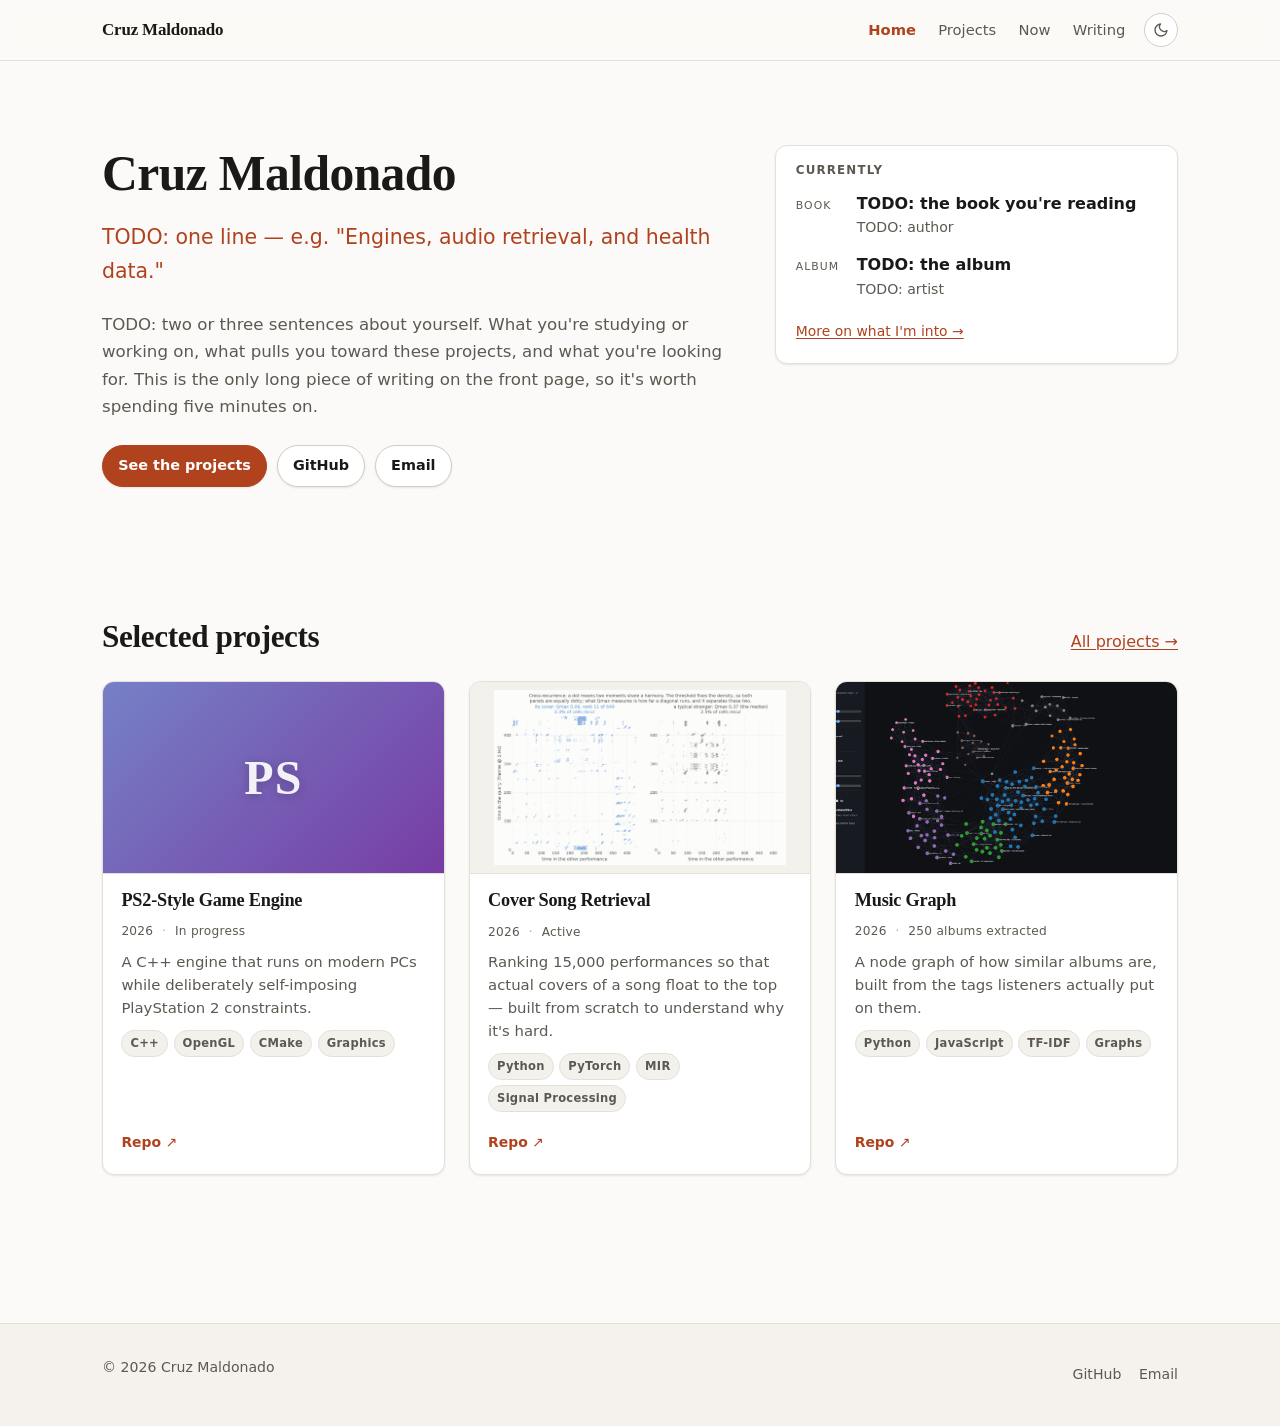
==== index.html @ 704ad720 "Add personal site: projects, now, and writing Static HTML/CSS/vanilla JS with no build step, intende" ====
<!DOCTYPE html>
<html lang="en">
<head>
<meta charset="utf-8">
<meta name="viewport" content="width=device-width, initial-scale=1">
<title>Cruz Maldonado</title>
<meta name="description" content="Projects in graphics, music information retrieval, and health data — plus what I'm reading and listening to.">
<link rel="icon" href="data:image/svg+xml,<svg xmlns='http://www.w3.org/2000/svg' viewBox='0 0 100 100'><text y='.9em' font-size='90'>◈</text></svg>">
<script>
  // Applies a stored theme choice before first paint, so there is no flash.
  try {
    var t = localStorage.getItem('cm-theme');
    if (t) document.documentElement.setAttribute('data-theme', t);
  } catch (e) {}
</script>
<link rel="stylesheet" href="css/style.css">
</head>
<body>

<a class="skip-link" href="#main">Skip to content</a>

<header class="site-header">
  <div class="wrap">
    <a class="brand" href="index.html" data-profile-name>Cruz Maldonado</a>
    <nav class="site-nav" aria-label="Primary">
      <a href="index.html">Home</a>
      <a href="projects.html">Projects</a>
      <a href="now.html">Now</a>
      <a href="writing.html">Writing</a>
      <button class="theme-toggle" type="button" aria-label="Switch theme">
        <svg class="icon-moon" viewBox="0 0 24 24" fill="none" stroke="currentColor" stroke-width="2"
             stroke-linecap="round" stroke-linejoin="round" aria-hidden="true">
          <path d="M21 12.79A9 9 0 1 1 11.21 3 7 7 0 0 0 21 12.79z"></path>
        </svg>
        <svg class="icon-sun" viewBox="0 0 24 24" fill="none" stroke="currentColor" stroke-width="2"
             stroke-linecap="round" stroke-linejoin="round" aria-hidden="true">
          <circle cx="12" cy="12" r="4"></circle>
          <path d="M12 2v2M12 20v2M4.93 4.93l1.41 1.41M17.66 17.66l1.41 1.41M2 12h2M20 12h2M6.34 17.66l-1.41 1.41M19.07 4.93l-1.41 1.41"></path>
        </svg>
      </button>
    </nav>
  </div>
</header>

<main id="main">

  <section class="hero">
    <div class="wrap hero-inner">
      <div>
        <h1 data-profile-name>Cruz Maldonado</h1>
        <p class="hero-tagline" data-tagline></p>
        <p class="hero-blurb" data-blurb></p>
        <ul class="hero-links">
          <li><a class="btn btn-primary" href="projects.html">See the projects</a></li>
          <li><a class="btn" data-link="github" rel="noopener">GitHub</a></li>
          <li><a class="btn" data-link="email">Email</a></li>
          <li><a class="btn" data-link="linkedin" rel="noopener">LinkedIn</a></li>
        </ul>
      </div>

      <aside class="now-peek" aria-labelledby="now-peek-head">
        <h2 id="now-peek-head">Currently</h2>
        <ul data-now-peek></ul>
        <a class="more" href="now.html">More on what I'm into &rarr;</a>
      </aside>
    </div>
  </section>

  <section class="section">
    <div class="wrap">
      <div class="section-head">
        <h2>Selected projects</h2>
        <a href="projects.html">All projects &rarr;</a>
      </div>
      <ul class="cards" data-featured-projects></ul>
    </div>
  </section>

</main>

<footer class="site-footer">
  <div class="wrap">
    <p>&copy; <span data-year></span> <span data-profile-name>Cruz Maldonado</span></p>
    <ul>
      <li><a data-link="github" rel="noopener">GitHub</a></li>
      <li><a data-link="email">Email</a></li>
      <li><a data-link="linkedin" rel="noopener">LinkedIn</a></li>
    </ul>
  </div>
</footer>

<script src="js/site.js"></script>
<script src="js/render.js"></script>
<script>
Site.page((data) => {
  const p = data.profile || {};
  const tagline = document.querySelector('[data-tagline]');
  const blurb = document.querySelector('[data-blurb]');
  if (p.tagline) tagline.textContent = p.tagline; else tagline.remove();
  if (p.blurb) blurb.textContent = p.blurb; else blurb.remove();

  const featured = (data.projects || []).filter((x) => x.featured);
  Render.projects(
    document.querySelector('[data-featured-projects]'),
    featured.length ? featured : (data.projects || []).slice(0, 3)
  );

  Render.nowPeek(document.querySelector('[data-now-peek]'), data);
});
</script>

</body>
</html>
---- css/style.css ----
/* =========================================================================
   Personal site — cruzader101.github.io
   Tokens first, then layout, then components. Light and dark are both
   defined on :root so the toggle can win in either direction.
   ========================================================================= */

:root {
  color-scheme: light;

  --bg:          #fbfaf8;
  --bg-tint:     #f5f2ed;
  --surface:     #ffffff;
  --surface-2:   #f3f1ec;
  --text:        #1a1917;
  --text-muted:  #5d5951;
  --border:      #e4e0d8;
  --border-firm: #d2cdc3;
  --accent:      #b0431e;
  --accent-text: #ffffff;
  --accent-soft: #fbeee7;

  --shadow-sm: 0 1px 2px rgb(26 25 23 / 0.05), 0 1px 3px rgb(26 25 23 / 0.04);
  --shadow-md: 0 4px 6px -1px rgb(26 25 23 / 0.07), 0 12px 20px -8px rgb(26 25 23 / 0.10);

  --font-sans: ui-sans-serif, system-ui, -apple-system, "Segoe UI", Roboto,
               "Helvetica Neue", Arial, sans-serif;
  --font-serif: "Iowan Old Style", "Palatino Linotype", Palatino, Georgia,
                ui-serif, serif;
  --font-mono: ui-monospace, "Cascadia Mono", "SF Mono", Menlo, Consolas, monospace;

  --measure: 66ch;
  --page: 1140px;
  --radius: 12px;
  --radius-sm: 7px;
  --pad: clamp(1.15rem, 4vw, 2rem);
}

/* Dark, when the OS asks for it and the reader has not overridden. */
@media (prefers-color-scheme: dark) {
  :root:not([data-theme="light"]) {
    color-scheme: dark;

    --bg:          #121211;
    --bg-tint:     #191917;
    --surface:     #1c1c1a;
    --surface-2:   #242421;
    --text:        #f0ede8;
    --text-muted:  #a9a399;
    --border:      #302f2b;
    --border-firm: #403e39;
    --accent:      #f08a58;
    --accent-text: #1a1209;
    --accent-soft: #2b1d14;

    --shadow-sm: 0 1px 2px rgb(0 0 0 / 0.4);
    --shadow-md: 0 4px 6px -1px rgb(0 0 0 / 0.45), 0 12px 24px -8px rgb(0 0 0 / 0.5);
  }
}

/* Dark, when the reader explicitly chose it, whatever the OS says. */
:root[data-theme="dark"] {
  color-scheme: dark;

  --bg:          #121211;
  --bg-tint:     #191917;
  --surface:     #1c1c1a;
  --surface-2:   #242421;
  --text:        #f0ede8;
  --text-muted:  #a9a399;
  --border:      #302f2b;
  --border-firm: #403e39;
  --accent:      #f08a58;
  --accent-text: #1a1209;
  --accent-soft: #2b1d14;

  --shadow-sm: 0 1px 2px rgb(0 0 0 / 0.4);
  --shadow-md: 0 4px 6px -1px rgb(0 0 0 / 0.45), 0 12px 24px -8px rgb(0 0 0 / 0.5);
}

/* ---------------------------------------------------------------- reset -- */

*, *::before, *::after { box-sizing: border-box; }

html { -webkit-text-size-adjust: 100%; scroll-behavior: smooth; }

body {
  margin: 0;
  background: var(--bg);
  color: var(--text);
  font-family: var(--font-sans);
  font-size: 1rem;
  line-height: 1.65;
  -webkit-font-smoothing: antialiased;
  display: flex;
  flex-direction: column;
  min-height: 100vh;
}

img { max-width: 100%; display: block; }

h1, h2, h3, h4 {
  font-family: var(--font-serif);
  font-weight: 600;
  line-height: 1.18;
  letter-spacing: -0.012em;
  margin: 0 0 0.5em;
  text-wrap: balance;
}

h1 { font-size: clamp(2rem, 5.5vw, 3.1rem); }
h2 { font-size: clamp(1.45rem, 3vw, 1.95rem); }
h3 { font-size: 1.16rem; }

p { margin: 0 0 1.05em; }
p:last-child { margin-bottom: 0; }

a { color: var(--accent); text-decoration-thickness: 1px; text-underline-offset: 2px; }
a:hover { text-decoration-thickness: 2px; }

:focus-visible {
  outline: 2px solid var(--accent);
  outline-offset: 3px;
  border-radius: 3px;
}

code, pre, kbd { font-family: var(--font-mono); font-size: 0.9em; }

/* --------------------------------------------------------------- layout -- */

.wrap {
  width: 100%;
  max-width: var(--page);
  margin-inline: auto;
  padding-inline: var(--pad);
}

main { flex: 1 0 auto; }

.section { padding-block: clamp(2.5rem, 6vw, 4.25rem); }
.section + .section { padding-top: 0; }

.section-head {
  display: flex;
  align-items: baseline;
  justify-content: space-between;
  gap: 1rem;
  flex-wrap: wrap;
  margin-bottom: 1.6rem;
}
.section-head h2 { margin: 0; }

.eyebrow {
  font-family: var(--font-sans);
  font-size: 0.74rem;
  font-weight: 650;
  letter-spacing: 0.1em;
  text-transform: uppercase;
  color: var(--text-muted);
  margin: 0 0 0.6rem;
}

.skip-link {
  position: absolute;
  left: -9999px;
  top: 0;
  background: var(--accent);
  color: var(--accent-text);
  padding: 0.7rem 1.1rem;
  z-index: 100;
  border-radius: 0 0 var(--radius-sm) 0;
  font-weight: 600;
}
.skip-link:focus { left: 0; }

/* --------------------------------------------------------------- header -- */

.site-header {
  position: sticky;
  top: 0;
  z-index: 50;
  background: color-mix(in srgb, var(--bg) 88%, transparent);
  backdrop-filter: saturate(1.6) blur(9px);
  border-bottom: 1px solid var(--border);
}

.site-header .wrap {
  display: flex;
  align-items: center;
  gap: 1rem;
  min-height: 60px;
}

.brand {
  font-family: var(--font-serif);
  font-size: 1.06rem;
  font-weight: 600;
  color: var(--text);
  text-decoration: none;
  letter-spacing: -0.01em;
  white-space: nowrap;
}
.brand:hover { color: var(--accent); }

.site-nav {
  margin-left: auto;
  display: flex;
  align-items: center;
  gap: 0.15rem;
  flex-wrap: wrap;
}

.site-nav a {
  color: var(--text-muted);
  text-decoration: none;
  font-size: 0.92rem;
  font-weight: 500;
  padding: 0.4rem 0.62rem;
  border-radius: var(--radius-sm);
  white-space: nowrap;
}
.site-nav a:hover { color: var(--text); background: var(--surface-2); }
.site-nav a[aria-current="page"] { color: var(--accent); font-weight: 650; }

.theme-toggle {
  margin-left: 0.4rem;
  display: grid;
  place-items: center;
  width: 34px;
  height: 34px;
  padding: 0;
  border: 1px solid var(--border-firm);
  border-radius: 50%;
  background: var(--surface);
  color: var(--text-muted);
  cursor: pointer;
  flex: none;
}
.theme-toggle:hover { color: var(--accent); border-color: var(--accent); }
.theme-toggle svg { width: 16px; height: 16px; }
.theme-toggle .icon-sun { display: none; }
:root[data-theme="dark"] .theme-toggle .icon-sun { display: block; }
:root[data-theme="dark"] .theme-toggle .icon-moon { display: none; }
@media (prefers-color-scheme: dark) {
  :root:not([data-theme="light"]) .theme-toggle .icon-sun { display: block; }
  :root:not([data-theme="light"]) .theme-toggle .icon-moon { display: none; }
}

/* Below this width the four nav items plus the brand cannot share a line, so
   give the nav a row of its own instead of letting it wrap raggedly. */
@media (max-width: 560px) {
  .site-header .wrap {
    flex-wrap: wrap;
    min-height: 0;
    padding-block: 0.55rem;
    gap: 0.3rem;
  }
  .brand { flex: 1 0 100%; }
  .site-nav { margin-left: -0.5rem; width: 100%; flex-wrap: nowrap; }
  .site-nav a { padding: 0.35rem 0.5rem; font-size: 0.88rem; }
  .theme-toggle { margin-left: auto; }
}

/* ----------------------------------------------------------------- hero -- */

.hero { padding-block: clamp(2.75rem, 8vw, 5.25rem) clamp(2rem, 5vw, 3rem); }

.hero-inner {
  display: grid;
  gap: clamp(1.5rem, 4vw, 3rem);
  grid-template-columns: minmax(0, 1fr);
  align-items: start;
}

@media (min-width: 820px) {
  .hero-inner { grid-template-columns: minmax(0, 1.55fr) minmax(0, 1fr); }
}

.hero h1 { margin-bottom: 0.35em; }

.hero-tagline {
  font-size: clamp(1.06rem, 2.2vw, 1.28rem);
  color: var(--accent);
  font-weight: 500;
  margin-bottom: 1.1em;
}

.hero-blurb {
  max-width: var(--measure);
  color: var(--text-muted);
  font-size: 1.04rem;
}

.hero-links {
  display: flex;
  flex-wrap: wrap;
  gap: 0.6rem;
  margin-top: 1.5rem;
  padding: 0;
  list-style: none;
}

.btn {
  display: inline-flex;
  align-items: center;
  gap: 0.45rem;
  padding: 0.5rem 0.95rem;
  border: 1px solid var(--border-firm);
  border-radius: 999px;
  background: var(--surface);
  color: var(--text);
  text-decoration: none;
  font-size: 0.9rem;
  font-weight: 550;
  box-shadow: var(--shadow-sm);
}
.btn:hover { border-color: var(--accent); color: var(--accent); }
.btn-primary {
  background: var(--accent);
  border-color: var(--accent);
  color: var(--accent-text);
}
.btn-primary:hover {
  color: var(--accent-text);
  filter: brightness(1.08);
}

/* The small "now" panel beside the hero on the home page. */
.now-peek {
  background: var(--surface);
  border: 1px solid var(--border);
  border-radius: var(--radius);
  padding: 1.15rem 1.25rem;
  box-shadow: var(--shadow-sm);
}
.now-peek h2 {
  font-size: 0.74rem;
  font-family: var(--font-sans);
  letter-spacing: 0.1em;
  text-transform: uppercase;
  color: var(--text-muted);
  margin-bottom: 0.9rem;
}
.now-peek ul { list-style: none; margin: 0; padding: 0; display: grid; gap: 0.85rem; }
.now-peek li { display: flex; gap: 0.7rem; align-items: baseline; }
.now-peek .kind {
  font-size: 0.68rem;
  letter-spacing: 0.09em;
  text-transform: uppercase;
  color: var(--text-muted);
  flex: none;
  width: 3.1rem;
  padding-top: 0.15rem;
}
.now-peek .what { font-weight: 600; display: block; line-height: 1.35; }
.now-peek .who { color: var(--text-muted); font-size: 0.88rem; }
.now-peek .more { margin-top: 1.1rem; font-size: 0.87rem; display: inline-block; }

/* ---------------------------------------------------------------- cards -- */

.cards {
  display: grid;
  grid-template-columns: repeat(auto-fill, minmax(min(100%, 285px), 1fr));
  gap: clamp(1rem, 2.4vw, 1.5rem);
  list-style: none;
  margin: 0;
  padding: 0;
}

.card {
  display: flex;
  flex-direction: column;
  background: var(--surface);
  border: 1px solid var(--border);
  border-radius: var(--radius);
  overflow: hidden;
  box-shadow: var(--shadow-sm);
  transition: transform 160ms ease, box-shadow 160ms ease, border-color 160ms ease;
}
.card:hover {
  transform: translateY(-3px);
  box-shadow: var(--shadow-md);
  border-color: var(--border-firm);
}
.card:focus-within {
  border-color: var(--accent);
  box-shadow: var(--shadow-md);
}

.card-media {
  aspect-ratio: 16 / 9;
  background: var(--surface-2);
  border-bottom: 1px solid var(--border);
  overflow: hidden;
}
.card-media img {
  width: 100%;
  height: 100%;
  object-fit: cover;
  object-position: center top;
}

/* Charts and figures must not be cropped — set "imageFit": "contain" on the
   project and the whole image is shown, letterboxed against the card. */
.card-media.fit-contain { background: var(--surface-2); }
.card-media.fit-contain img {
  object-fit: contain;
  object-position: center;
  padding: 0.5rem;
}

/* Stand-in for a project that has no screenshot yet. Hue comes from the slug. */
.card-media.is-placeholder {
  display: grid;
  place-items: center;
  background-image: linear-gradient(135deg,
    hsl(var(--ph-h) 42% 62%), hsl(calc(var(--ph-h) + 42) 46% 44%));
}
.card-media.is-placeholder::after {
  content: attr(data-monogram);
  font-family: var(--font-serif);
  font-size: clamp(2.2rem, 7vw, 3rem);
  font-weight: 600;
  color: rgb(255 255 255 / 0.92);
  letter-spacing: 0.02em;
  text-shadow: 0 2px 10px rgb(0 0 0 / 0.22);
}

.card-body {
  display: flex;
  flex-direction: column;
  flex: 1;
  padding: 1.05rem 1.15rem 1.15rem;
  gap: 0.6rem;
}

.card-title { margin: 0; font-size: 1.14rem; }
.card-title a { color: inherit; text-decoration: none; }
.card-title a:hover { color: var(--accent); }

.card-blurb {
  margin: 0;
  color: var(--text-muted);
  font-size: 0.93rem;
  line-height: 1.55;
}

.card-desc {
  margin: 0;
  font-size: 0.93rem;
  line-height: 1.62;
  color: var(--text-muted);
}

.card-meta {
  display: flex;
  align-items: center;
  gap: 0.55rem;
  flex-wrap: wrap;
  font-size: 0.76rem;
  color: var(--text-muted);
  letter-spacing: 0.02em;
}
.card-meta .dot { opacity: 0.5; }

.tags { display: flex; flex-wrap: wrap; gap: 0.35rem; list-style: none; margin: 0; padding: 0; }
.tag {
  font-size: 0.72rem;
  font-weight: 600;
  letter-spacing: 0.025em;
  padding: 0.18rem 0.5rem;
  border-radius: 999px;
  background: var(--surface-2);
  color: var(--text-muted);
  border: 1px solid var(--border);
  white-space: nowrap;
}

.card-links {
  display: flex;
  gap: 0.9rem;
  flex-wrap: wrap;
  margin-top: auto;
  padding: 0.45rem 0 0;
  list-style: none;
}
.card-links a { font-size: 0.87rem; font-weight: 600; text-decoration: none; }
.card-links a:hover { text-decoration: underline; }
.card-links a::after { content: " \2197"; font-weight: 400; }

/* Wider, side-by-side cards on the projects page. */
.cards.cards-wide { grid-template-columns: minmax(0, 1fr); gap: 1.4rem; }
@media (min-width: 760px) {
  .cards.cards-wide .card { flex-direction: row; }
  /* A centered tile rather than a full-height column: these cards are as tall as
     their description, which would otherwise strand the image in dead space. */
  .cards.cards-wide .card-media {
    flex: 0 0 34%;
    align-self: center;
    margin: 1.25rem;
    border: 1px solid var(--border);
    border-radius: var(--radius-sm);
  }
  .cards.cards-wide .card-body { padding: 1.4rem 1.5rem 1.4rem 0.25rem; }
}

/* -------------------------------------------------------------- filters -- */

.filters {
  display: flex;
  flex-wrap: wrap;
  gap: 0.4rem;
  margin-bottom: 1.6rem;
  padding: 0;
  list-style: none;
}
.filter-btn {
  font: inherit;
  font-size: 0.83rem;
  font-weight: 550;
  padding: 0.32rem 0.75rem;
  border-radius: 999px;
  border: 1px solid var(--border-firm);
  background: var(--surface);
  color: var(--text-muted);
  cursor: pointer;
}
.filter-btn:hover { color: var(--text); border-color: var(--text-muted); }
.filter-btn[aria-pressed="true"] {
  background: var(--accent);
  border-color: var(--accent);
  color: var(--accent-text);
}

/* ------------------------------------------------------------------ now -- */

.now-grid {
  display: grid;
  gap: clamp(1.1rem, 3vw, 1.75rem);
  grid-template-columns: minmax(0, 1fr);
}
@media (min-width: 720px) { .now-grid { grid-template-columns: repeat(2, minmax(0, 1fr)); } }

.now-card {
  background: var(--surface);
  border: 1px solid var(--border);
  border-radius: var(--radius);
  padding: clamp(1.15rem, 3vw, 1.7rem);
  box-shadow: var(--shadow-sm);
  display: flex;
  flex-direction: column;
  gap: 1rem;
}

.now-cover {
  width: 100%;
  max-width: 210px;
  border-radius: var(--radius-sm);
  box-shadow: var(--shadow-md);
  background: var(--surface-2);
}
.now-card.is-album .now-cover { aspect-ratio: 1; object-fit: cover; }
.now-card.is-book .now-cover { aspect-ratio: 2 / 3; object-fit: cover; }

.now-cover.is-blank {
  display: grid;
  place-items: center;
  border: 1px dashed var(--border-firm);
  box-shadow: none;
  color: var(--text-muted);
  font-size: 0.78rem;
  text-align: center;
  padding: 1rem;
  min-height: 150px;
}

.now-kind {
  font-size: 0.72rem;
  font-weight: 650;
  letter-spacing: 0.1em;
  text-transform: uppercase;
  color: var(--accent);
  margin: 0;
}
.now-title { margin: 0.15rem 0; font-size: 1.3rem; }
.now-creator { margin: 0; color: var(--text-muted); font-size: 0.97rem; }
.now-note {
  margin: 0.55rem 0 0;
  font-size: 0.95rem;
  line-height: 1.62;
  max-width: var(--measure);
}

.updated { font-size: 0.82rem; color: var(--text-muted); margin: 0; }

/* -------------------------------------------------------------- archive -- */

.archive-list { list-style: none; margin: 0; padding: 0; border-top: 1px solid var(--border); }
.archive-list li {
  display: grid;
  gap: 0.15rem 1rem;
  grid-template-columns: minmax(0, 1fr);
  padding: 0.95rem 0;
  border-bottom: 1px solid var(--border);
}
@media (min-width: 680px) {
  .archive-list li {
    grid-template-columns: 6.5rem minmax(0, 1fr) 6rem;
    align-items: baseline;
  }
}
.archive-kind {
  font-size: 0.7rem;
  font-weight: 650;
  letter-spacing: 0.09em;
  text-transform: uppercase;
  color: var(--text-muted);
}
.archive-what { font-weight: 600; }
.archive-who { color: var(--text-muted); font-weight: 400; }
.archive-note { color: var(--text-muted); font-size: 0.9rem; display: block; }
.archive-when {
  font-size: 0.82rem;
  color: var(--text-muted);
  font-variant-numeric: tabular-nums;
}
@media (min-width: 680px) { .archive-when { text-align: right; } }

/* -------------------------------------------------------------- writing -- */

.post-list { list-style: none; margin: 0; padding: 0; }
.post-item { padding: 1.15rem 0; border-bottom: 1px solid var(--border); }
.post-item:first-child { border-top: 1px solid var(--border); }
.post-item h3 { margin: 0 0 0.3rem; font-size: 1.2rem; }
.post-item h3 a { color: inherit; text-decoration: none; }
.post-item h3 a:hover { color: var(--accent); }
.post-date {
  font-size: 0.79rem;
  color: var(--text-muted);
  letter-spacing: 0.03em;
  font-variant-numeric: tabular-nums;
}
.post-summary { margin: 0.35rem 0 0; color: var(--text-muted); font-size: 0.95rem; }

/* Long-form body copy. */
.prose { max-width: var(--measure); font-size: 1.03rem; }
.prose h2 { margin-top: 1.9em; }
.prose h3 { margin-top: 1.6em; }
.prose img { border-radius: var(--radius-sm); margin-block: 1.5em; border: 1px solid var(--border); }
.prose ul, .prose ol { padding-left: 1.3em; margin: 0 0 1.1em; }
.prose li { margin-bottom: 0.35em; }
.prose blockquote {
  margin: 1.4em 0;
  padding: 0.2em 0 0.2em 1.1em;
  border-left: 3px solid var(--accent);
  color: var(--text-muted);
  font-style: italic;
}
.prose :not(pre) > code {
  background: var(--surface-2);
  border: 1px solid var(--border);
  border-radius: 4px;
  padding: 0.1em 0.36em;
}
.prose pre {
  background: var(--surface-2);
  border: 1px solid var(--border);
  border-radius: var(--radius-sm);
  padding: 1rem 1.1rem;
  overflow-x: auto;
  line-height: 1.55;
}
.prose hr { border: 0; border-top: 1px solid var(--border); margin: 2.2em 0; }

.post-header { margin-bottom: 2rem; }
.post-header h1 { margin-bottom: 0.25em; }
.back-link {
  font-size: 0.87rem;
  font-weight: 600;
  text-decoration: none;
  display: inline-block;
  margin-bottom: 1.4rem;
}
.back-link::before { content: "\2190  "; }
.back-link:hover { text-decoration: underline; }

/* --------------------------------------------------------------- footer -- */

.site-footer {
  margin-top: clamp(3rem, 8vw, 5rem);
  border-top: 1px solid var(--border);
  background: var(--bg-tint);
  padding-block: 2rem;
  font-size: 0.88rem;
  color: var(--text-muted);
}
.site-footer .wrap {
  display: flex;
  justify-content: space-between;
  align-items: center;
  gap: 1rem;
  flex-wrap: wrap;
}
.site-footer ul {
  display: flex;
  gap: 1.1rem;
  list-style: none;
  margin: 0;
  padding: 0;
  flex-wrap: wrap;
}
.site-footer a { color: var(--text-muted); text-decoration: none; }
.site-footer a:hover { color: var(--accent); text-decoration: underline; }

/* -------------------------------------------------------------- utility -- */

.note {
  background: var(--accent-soft);
  border: 1px solid color-mix(in srgb, var(--accent) 28%, transparent);
  border-radius: var(--radius-sm);
  padding: 0.8rem 1rem;
  font-size: 0.9rem;
  color: var(--text);
}

.empty { color: var(--text-muted); font-size: 0.95rem; padding: 1.5rem 0; }

.visually-hidden {
  position: absolute;
  width: 1px;
  height: 1px;
  margin: -1px;
  padding: 0;
  overflow: hidden;
  clip: rect(0 0 0 0);
  white-space: nowrap;
  border: 0;
}

@media (prefers-reduced-motion: reduce) {
  html { scroll-behavior: auto; }
  *, *::before, *::after {
    animation-duration: 0.01ms !important;
    animation-iteration-count: 1 !important;
    transition-duration: 0.01ms !important;
  }
  .card:hover { transform: none; }
}
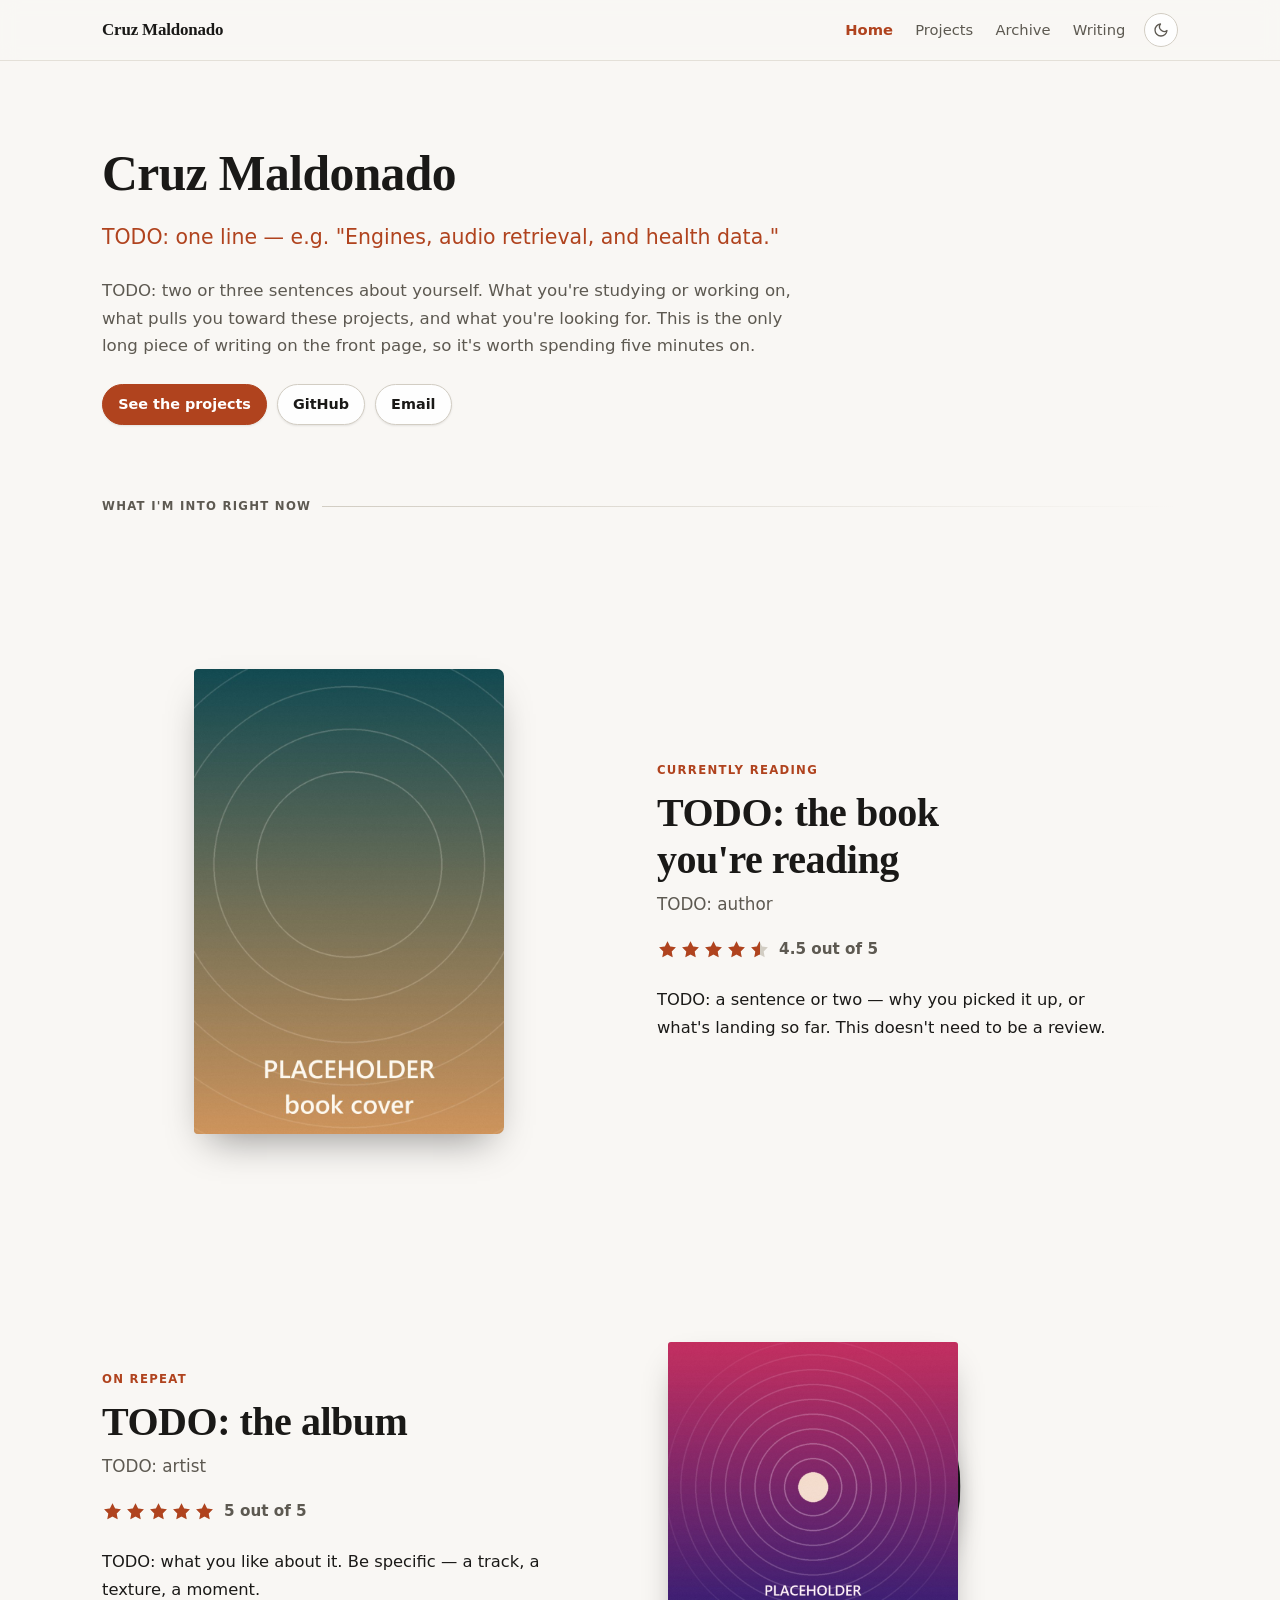
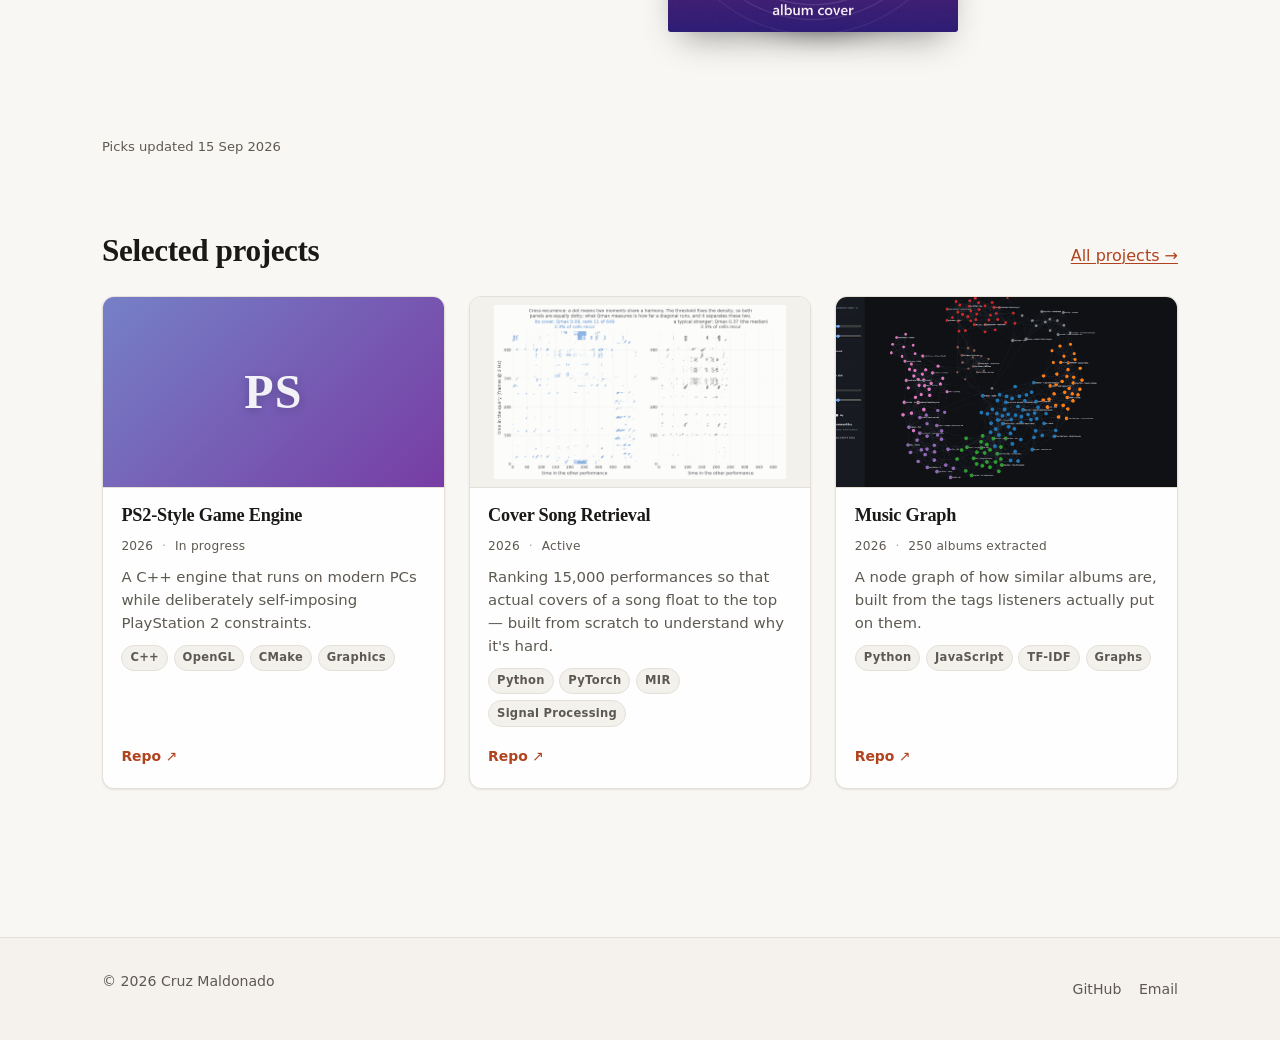
==== commit 3619b462: "Home page scrolls through the book and album, tinted by their covers The front page now runs intro -" ====
--- a/index.html
+++ b/index.html
@@ -25,7 +25,7 @@
     <nav class="site-nav" aria-label="Primary">
       <a href="index.html">Home</a>
       <a href="projects.html">Projects</a>
-      <a href="now.html">Now</a>
+      <a href="now.html">Archive</a>
       <a href="writing.html">Writing</a>
       <button class="theme-toggle" type="button" aria-label="Switch theme">
         <svg class="icon-moon" viewBox="0 0 24 24" fill="none" stroke="currentColor" stroke-width="2"
@@ -45,28 +45,38 @@
 <main id="main">
 
   <section class="hero">
-    <div class="wrap hero-inner">
-      <div>
-        <h1 data-profile-name>Cruz Maldonado</h1>
-        <p class="hero-tagline" data-tagline></p>
-        <p class="hero-blurb" data-blurb></p>
-        <ul class="hero-links">
-          <li><a class="btn btn-primary" href="projects.html">See the projects</a></li>
-          <li><a class="btn" data-link="github" rel="noopener">GitHub</a></li>
-          <li><a class="btn" data-link="email">Email</a></li>
-          <li><a class="btn" data-link="linkedin" rel="noopener">LinkedIn</a></li>
-        </ul>
-      </div>
-
-      <aside class="now-peek" aria-labelledby="now-peek-head">
-        <h2 id="now-peek-head">Currently</h2>
-        <ul data-now-peek></ul>
-        <a class="more" href="now.html">More on what I'm into &rarr;</a>
-      </aside>
+    <div class="wrap">
+      <h1 data-profile-name>Cruz Maldonado</h1>
+      <p class="hero-tagline" data-tagline></p>
+      <p class="hero-blurb" data-blurb></p>
+      <ul class="hero-links">
+        <li><a class="btn btn-primary" href="#projects">See the projects</a></li>
+        <li><a class="btn" data-link="github" rel="noopener">GitHub</a></li>
+        <li><a class="btn" data-link="email">Email</a></li>
+        <li><a class="btn" data-link="linkedin" rel="noopener">LinkedIn</a></li>
+      </ul>
+      <p class="scroll-cue" aria-hidden="true">What I'm into right now</p>
     </div>
   </section>
 
-  <section class="section">
+  <!-- data-ambient: the background tint samples this block's cover art. -->
+  <section class="showcase" data-ambient>
+    <div class="wrap showcase-inner">
+      <div class="showcase-media" data-showcase-media></div>
+      <div data-showcase-body></div>
+    </div>
+  </section>
+
+  <section class="showcase is-mirrored" data-ambient>
+    <div class="wrap showcase-inner">
+      <div class="showcase-media" data-showcase-media></div>
+      <div data-showcase-body></div>
+    </div>
+  </section>
+
+  <p class="updated updated-standalone" data-now-updated></p>
+
+  <section class="section" id="projects">
     <div class="wrap">
       <div class="section-head">
         <h2>Selected projects</h2>
@@ -91,6 +101,7 @@
 
 <script src="js/site.js"></script>
 <script src="js/render.js"></script>
+<script src="js/ambience.js"></script>
 <script>
 Site.page((data) => {
   const p = data.profile || {};
@@ -99,13 +110,31 @@
   if (p.tagline) tagline.textContent = p.tagline; else tagline.remove();
   if (p.blurb) blurb.textContent = p.blurb; else blurb.remove();
 
+  const [bookSection, albumSection] = document.querySelectorAll('.showcase');
+  Render.showcase(bookSection, 'book', (data.now || {}).book);
+  Render.showcase(albumSection, 'album', (data.now || {}).album);
+  Render.armVinyl();
+
+  const stamp = document.querySelector('[data-now-updated]');
+  const updated = (data.now || {}).updated;
+  if (updated) {
+    stamp.replaceChildren(
+      document.createTextNode('Picks updated '),
+      Object.assign(document.createElement('time'), { textContent: Site.fmtDate(updated) })
+    );
+    const iso = Site.isoAttr(updated);
+    if (iso) stamp.querySelector('time').setAttribute('datetime', iso);
+  } else {
+    stamp.remove();
+  }
+
   const featured = (data.projects || []).filter((x) => x.featured);
   Render.projects(
     document.querySelector('[data-featured-projects]'),
     featured.length ? featured : (data.projects || []).slice(0, 3)
   );
 
-  Render.nowPeek(document.querySelector('[data-now-peek]'), data);
+  Ambience.init();
 });
 </script>
 
--- a/css/style.css
+++ b/css/style.css
@@ -7,9 +7,11 @@
 :root {
   color-scheme: light;
 
-  --bg:          #fbfaf8;
+  --bg-base:          #fbfaf8;
+  --bg:          var(--bg-base);
   --bg-tint:     #f5f2ed;
-  --surface:     #ffffff;
+  --surface-base:     #ffffff;
+  --surface:     var(--surface-base);
   --surface-2:   #f3f1ec;
   --text:        #1a1917;
   --text-muted:  #5d5951;
@@ -40,9 +42,11 @@
   :root:not([data-theme="light"]) {
     color-scheme: dark;
 
-    --bg:          #121211;
+    --bg-base:          #121211;
+    --bg:          var(--bg-base);
     --bg-tint:     #191917;
-    --surface:     #1c1c1a;
+    --surface-base:     #1c1c1a;
+    --surface:     var(--surface-base);
     --surface-2:   #242421;
     --text:        #f0ede8;
     --text-muted:  #a9a399;
@@ -61,9 +65,11 @@
 :root[data-theme="dark"] {
   color-scheme: dark;
 
-  --bg:          #121211;
+  --bg-base:          #121211;
+  --bg:          var(--bg-base);
   --bg-tint:     #191917;
-  --surface:     #1c1c1a;
+  --surface-base:     #1c1c1a;
+  --surface:     var(--surface-base);
   --surface-2:   #242421;
   --text:        #f0ede8;
   --text-muted:  #a9a399;
@@ -94,6 +100,9 @@
   display: flex;
   flex-direction: column;
   min-height: 100vh;
+  /* Short on purpose: the scroll tint is already continuous, so this only has
+     to take the edge off a theme switch. */
+  transition: background-color 150ms linear;
 }
 
 img { max-width: 100%; display: block; }
@@ -711,6 +720,268 @@
 .site-footer a { color: var(--text-muted); text-decoration: none; }
 .site-footer a:hover { color: var(--accent); text-decoration: underline; }
 
+/* Quiet hand-off from the intro into the book and album blocks below. */
+.scroll-cue {
+  margin: clamp(2.5rem, 7vw, 4.5rem) 0 0;
+  font-size: 0.73rem;
+  font-weight: 650;
+  letter-spacing: 0.11em;
+  text-transform: uppercase;
+  color: var(--text-muted);
+  display: flex;
+  align-items: center;
+  gap: 0.7rem;
+}
+.scroll-cue::after {
+  content: "";
+  flex: 1;
+  height: 1px;
+  background: linear-gradient(to right, var(--border-firm), transparent);
+}
+
+.updated-standalone {
+  max-width: var(--page);
+  margin-inline: auto;
+  padding-inline: var(--pad);
+  padding-bottom: 0.5rem;
+}
+
+.archive-rating {
+  display: block;
+  margin-top: 0.15rem;
+}
+.archive-rating .star { width: 14px; height: 14px; }
+.archive-rating .star svg { width: 14px; height: 14px; }
+.archive-rating .rating-value { font-size: 0.8rem; }
+
+/* ------------------------------------------------------------- showcase -- */
+
+/* The book and album blocks on the home page. Each one is a section the
+   ambient tint reads a colour from, so they get generous vertical room —
+   the colour needs space to arrive before the next one takes over. */
+
+.showcase {
+  padding-block: clamp(3.25rem, 9vw, 6.5rem);
+}
+
+.showcase-inner {
+  display: grid;
+  gap: clamp(1.75rem, 5vw, 3.75rem);
+  grid-template-columns: minmax(0, 1fr);
+  align-items: center;
+}
+
+@media (min-width: 880px) {
+  .showcase-inner {
+    grid-template-columns: minmax(0, 0.95fr) minmax(0, 1fr);
+  }
+  /* The album block mirrors the book block, so the two do not read as a list. */
+  .showcase.is-mirrored .showcase-media { order: 2; }
+}
+
+.showcase-media {
+  display: flex;
+  justify-content: center;
+}
+
+.showcase-kind {
+  font-size: 0.73rem;
+  font-weight: 650;
+  letter-spacing: 0.11em;
+  text-transform: uppercase;
+  color: var(--accent);
+  margin: 0 0 0.55rem;
+}
+
+.showcase-title {
+  font-size: clamp(1.7rem, 4vw, 2.5rem);
+  margin: 0 0 0.2em;
+}
+.showcase-title a { color: inherit; text-decoration: none; }
+.showcase-title a:hover { color: var(--accent); }
+
+.showcase-creator {
+  margin: 0;
+  font-size: 1.05rem;
+  color: var(--text-muted);
+}
+
+.showcase-note {
+  margin: 1.15rem 0 0;
+  max-width: 46ch;
+  font-size: 1.02rem;
+  line-height: 1.68;
+}
+
+.showcase-rating { margin-top: 1.1rem; }
+
+/* Plain book cover, for the reading block. */
+.book-cover {
+  width: clamp(190px, 38vw, 310px);
+  aspect-ratio: 2 / 3;
+  object-fit: cover;
+  border-radius: 4px 7px 7px 4px;
+  /* A hint of a spine, so it reads as a book rather than a poster. */
+  box-shadow:
+    inset 9px 0 12px -10px rgb(0 0 0 / 0.55),
+    0 18px 38px -14px rgb(0 0 0 / 0.42);
+  background: var(--surface-2);
+}
+
+.cover-blank {
+  display: grid;
+  place-items: center;
+  border: 1px dashed var(--border-firm);
+  box-shadow: none;
+  color: var(--text-muted);
+  font-size: 0.8rem;
+  text-align: center;
+  padding: 1rem;
+}
+
+/* --------------------------------------------------------------- stars -- */
+
+.stars {
+  display: inline-flex;
+  align-items: center;
+  gap: 0.55rem;
+}
+
+.stars-icons {
+  display: inline-flex;
+  gap: 0.13rem;
+  color: var(--accent);
+}
+
+.star {
+  position: relative;
+  display: inline-block;
+  width: 21px;
+  height: 21px;
+  flex: none;
+  color: var(--border-firm);
+}
+.star svg { width: 21px; height: 21px; display: block; }
+
+/* The filled layer is clipped by width, which gives any fraction, not just halves. */
+.star-fill {
+  position: absolute;
+  inset: 0;
+  overflow: hidden;
+  color: var(--accent);
+}
+
+.rating-value {
+  font-size: 0.95rem;
+  font-weight: 650;
+  color: var(--text-muted);
+  font-variant-numeric: tabular-nums;
+}
+
+/* --------------------------------------------------------------- vinyl -- */
+
+/* Sleeve with the record sliding out to the right and turning. The slide and
+   the spin live on different elements because they are both transforms. */
+
+.vinyl {
+  --sleeve: clamp(175px, 33vw, 290px);
+  position: relative;
+  width: calc(var(--sleeve) * 1.72);
+  height: var(--sleeve);
+  flex: none;
+}
+
+.vinyl-sleeve {
+  position: absolute;
+  inset: 0 auto 0 0;
+  width: var(--sleeve);
+  height: var(--sleeve);
+  object-fit: cover;
+  border-radius: 3px;
+  z-index: 2;
+  box-shadow:
+    inset 8px 0 14px -11px rgb(0 0 0 / 0.5),
+    0 16px 34px -14px rgb(0 0 0 / 0.45);
+  background: var(--surface-2);
+}
+
+.vinyl-disc-wrap {
+  position: absolute;
+  top: 2%;
+  left: 0;
+  width: calc(var(--sleeve) * 0.96);
+  height: calc(var(--sleeve) * 0.96);
+  z-index: 1;
+  transform: translateX(calc(var(--sleeve) * 0.05));
+  transition: transform 1000ms cubic-bezier(0.22, 0.61, 0.36, 1);
+}
+.vinyl.is-out .vinyl-disc-wrap { transform: translateX(calc(var(--sleeve) * 0.70)); }
+
+.vinyl-disc {
+  position: relative;
+  width: 100%;
+  height: 100%;
+  border-radius: 50%;
+  display: grid;
+  place-items: center;
+  background:
+    /* a soft sheen sweeping across the disc */
+    conic-gradient(from 210deg at 50% 50%,
+      rgb(255 255 255 / 0.10) 0deg, transparent 38deg,
+      transparent 150deg, rgb(255 255 255 / 0.07) 190deg,
+      transparent 240deg, transparent 360deg),
+    /* grooves */
+    repeating-radial-gradient(circle at 50% 50%,
+      rgb(255 255 255 / 0.055) 0 1px, transparent 1px 4px),
+    radial-gradient(circle at 50% 50%, #232326 0 30%, #121214 30.5% 100%);
+  box-shadow: 0 14px 30px -12px rgb(0 0 0 / 0.55);
+  animation: vinyl-spin 3.6s linear infinite;
+  animation-play-state: paused;
+}
+.vinyl.is-out .vinyl-disc { animation-play-state: running; }
+
+/* The cover art doubles as the centre label. */
+.vinyl-label {
+  width: 33%;
+  height: 33%;
+  border-radius: 50%;
+  object-fit: cover;
+}
+
+.vinyl-label-blank {
+  width: 33%;
+  height: 33%;
+  border-radius: 50%;
+  background: linear-gradient(135deg, #b0431e, #6a2a13);
+}
+
+/* Spindle hole, punched through the label. Positioned explicitly rather than
+   left to the grid — an absolutely positioned pseudo-element takes its static
+   position from the grid area, which does not land on the centre. */
+.vinyl-disc::after {
+  content: "";
+  position: absolute;
+  left: 50%;
+  top: 50%;
+  transform: translate(-50%, -50%);
+  width: 4.6%;
+  aspect-ratio: 1;
+  border-radius: 50%;
+  background: var(--bg);
+  box-shadow: inset 0 0 0 1px rgb(0 0 0 / 0.5);
+}
+
+@keyframes vinyl-spin {
+  to { transform: rotate(360deg); }
+}
+
+/* The slid-out record is 1.72x the sleeve, so the sleeve has to shrink well
+   below half the viewport to keep the whole composition inside the padding. */
+@media (max-width: 560px) {
+  .vinyl { --sleeve: min(49vw, 205px); }
+}
+
+
 /* -------------------------------------------------------------- utility -- */
 
 .note {
@@ -744,4 +1015,10 @@
     transition-duration: 0.01ms !important;
   }
   .card:hover { transform: none; }
-}
+
+  /* The record stays slid out so the composition still reads, but it stops
+     turning and stops sliding. The scroll tint disables itself in JS. */
+  .vinyl-disc { animation: none !important; }
+  .vinyl-disc-wrap { transition: none !important; }
+  body { transition: none; }
+}
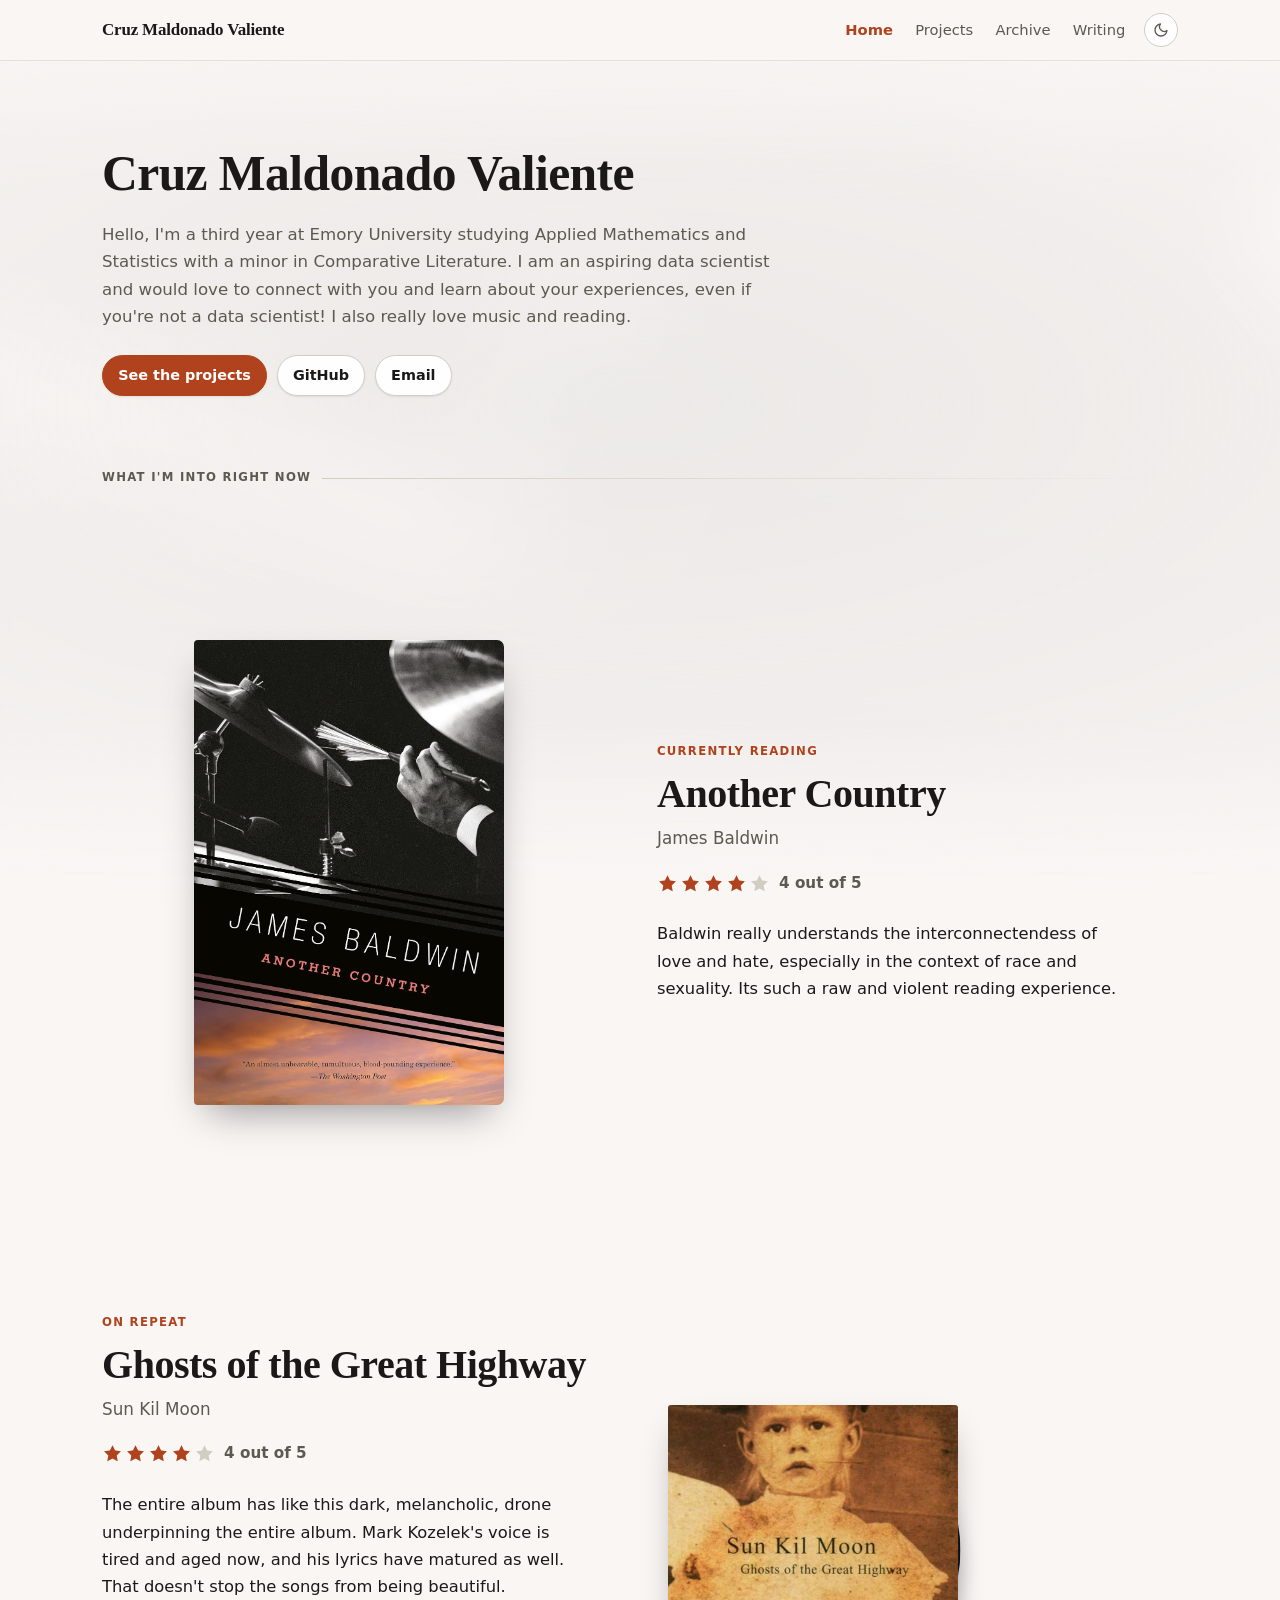
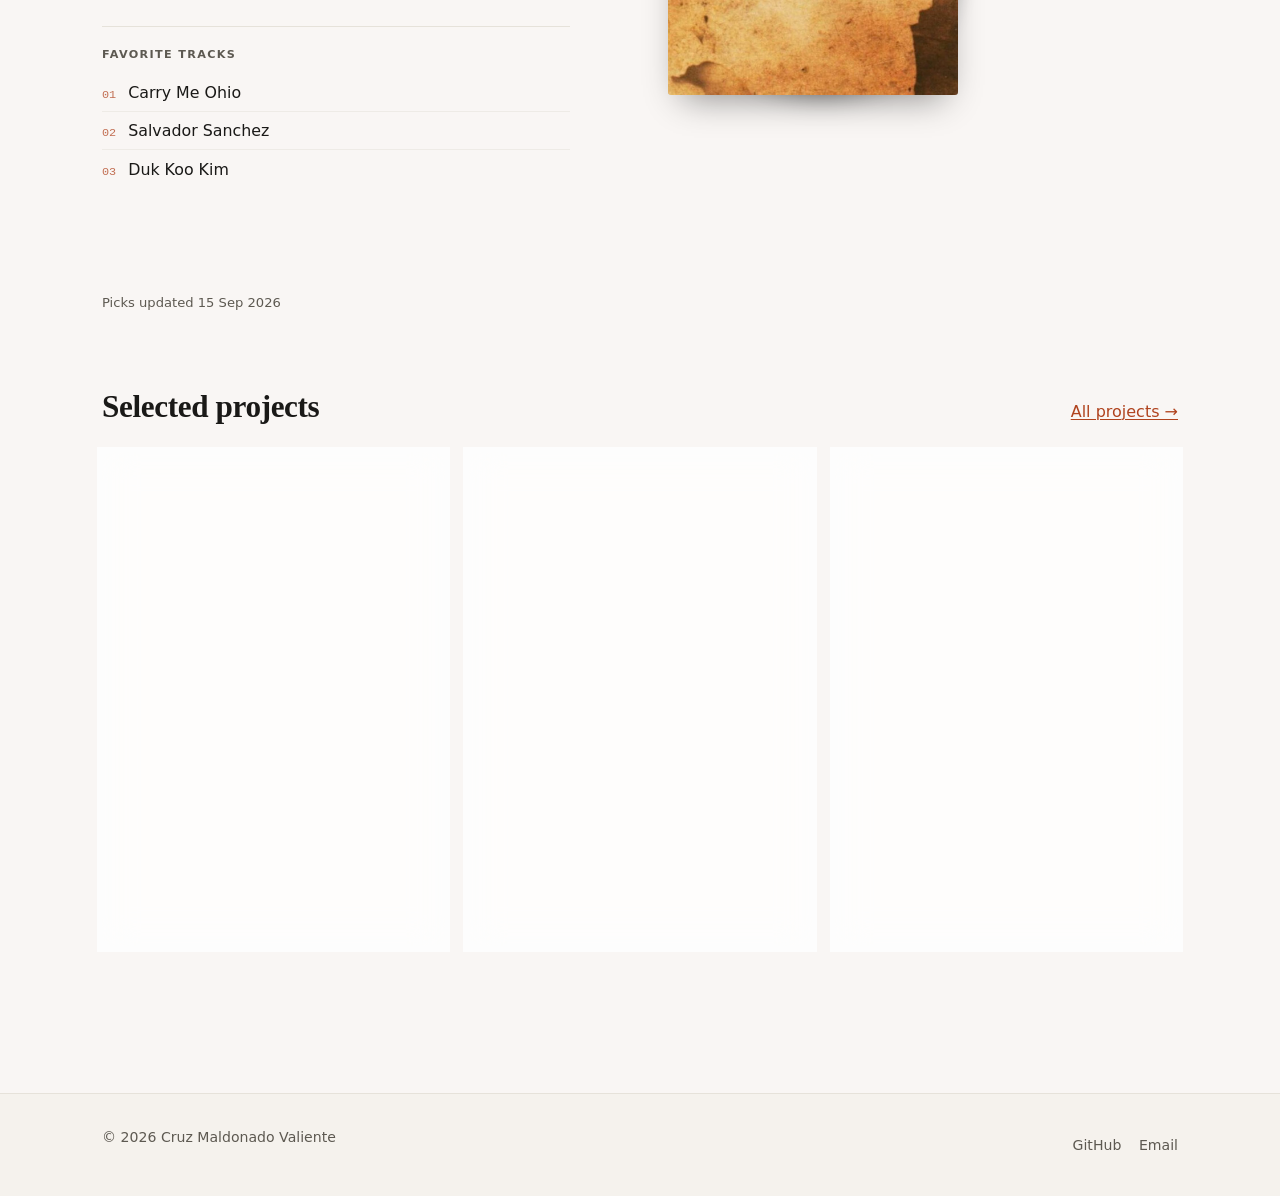
==== commit 7a00b112: "Fix site.json syntax, clear placeholder content The blurb string in data/site.json spanned raw newli" ====
--- a/index.html
+++ b/index.html
@@ -13,7 +13,7 @@
     if (t) document.documentElement.setAttribute('data-theme', t);
   } catch (e) {}
 </script>
-<link rel="stylesheet" href="css/style.css">
+<link rel="stylesheet" href="css/style.css?v=2">
 </head>
 <body>
 
@@ -99,9 +99,9 @@
   </div>
 </footer>
 
-<script src="js/site.js"></script>
-<script src="js/render.js"></script>
-<script src="js/ambience.js"></script>
+<script src="js/site.js?v=2"></script>
+<script src="js/render.js?v=2"></script>
+<script src="js/ambience.js?v=2"></script>
 <script>
 Site.page((data) => {
   const p = data.profile || {};
--- a/css/style.css
+++ b/css/style.css
@@ -4,25 +4,37 @@
    defined on :root so the toggle can win in either direction.
    ========================================================================= */
 
+/* The page is black by default. Light is available through the toggle, and is
+   also what an OS that asks for light gets — but the design is drawn for the
+   dark palette, and that is what :root carries. */
+
 :root {
-  color-scheme: light;
-
-  --bg-base:          #fbfaf8;
+  color-scheme: dark;
+
+  --bg-base:     #08080a;
   --bg:          var(--bg-base);
-  --bg-tint:     #f5f2ed;
-  --surface-base:     #ffffff;
+  --bg-tint:     #0c0c0f;
+  --surface-base:#101014;
   --surface:     var(--surface-base);
-  --surface-2:   #f3f1ec;
-  --text:        #1a1917;
-  --text-muted:  #5d5951;
-  --border:      #e4e0d8;
-  --border-firm: #d2cdc3;
-  --accent:      #b0431e;
-  --accent-text: #ffffff;
-  --accent-soft: #fbeee7;
-
-  --shadow-sm: 0 1px 2px rgb(26 25 23 / 0.05), 0 1px 3px rgb(26 25 23 / 0.04);
-  --shadow-md: 0 4px 6px -1px rgb(26 25 23 / 0.07), 0 12px 20px -8px rgb(26 25 23 / 0.10);
+  --surface-2:   #17171c;
+  --text:        #eeebe6;
+  --text-muted:  #928d86;
+  --border:      #1d1d23;
+  --border-firm: #2b2b33;
+  --accent:      #eb9a68;
+  --accent-text: #16100a;
+  --accent-soft: #1d1611;
+
+  /* Black needs light, not shadow, to separate surfaces: a hairline highlight
+     along the top edge does more than a drop shadow can on this ground. */
+  --shadow-sm: 0 1px 0 rgb(255 255 255 / 0.035) inset, 0 1px 2px rgb(0 0 0 / 0.5);
+  --shadow-md: 0 1px 0 rgb(255 255 255 / 0.045) inset,
+               0 18px 45px -22px rgb(0 0 0 / 0.85);
+
+  /* Backdrop treatment. The opacity ceiling lives in ambience.js, which drives
+     it per frame; everything static about the art is set here. */
+  --art-blur: 52px;
+  --art-adjust: contrast(1.05);
 
   --font-sans: ui-sans-serif, system-ui, -apple-system, "Segoe UI", Roboto,
                "Helvetica Neue", Arial, sans-serif;
@@ -32,66 +44,83 @@
 
   --measure: 66ch;
   --page: 1140px;
-  --radius: 12px;
-  --radius-sm: 7px;
+  --radius: 14px;
+  --radius-sm: 8px;
   --pad: clamp(1.15rem, 4vw, 2rem);
 }
 
-/* Dark, when the OS asks for it and the reader has not overridden. */
-@media (prefers-color-scheme: dark) {
-  :root:not([data-theme="light"]) {
-    color-scheme: dark;
-
-    --bg-base:          #121211;
+/* Light, when the OS asks for it and the reader has not overridden. */
+@media (prefers-color-scheme: light) {
+  :root:not([data-theme="dark"]) {
+    color-scheme: light;
+
+    --bg-base:     #fbfaf8;
     --bg:          var(--bg-base);
-    --bg-tint:     #191917;
-    --surface-base:     #1c1c1a;
+    --bg-tint:     #f5f2ed;
+    --surface-base:#ffffff;
     --surface:     var(--surface-base);
-    --surface-2:   #242421;
-    --text:        #f0ede8;
-    --text-muted:  #a9a399;
-    --border:      #302f2b;
-    --border-firm: #403e39;
-    --accent:      #f08a58;
-    --accent-text: #1a1209;
-    --accent-soft: #2b1d14;
-
-    --shadow-sm: 0 1px 2px rgb(0 0 0 / 0.4);
-    --shadow-md: 0 4px 6px -1px rgb(0 0 0 / 0.45), 0 12px 24px -8px rgb(0 0 0 / 0.5);
+    --surface-2:   #f3f1ec;
+    --text:        #1a1917;
+    --text-muted:  #5d5951;
+    --border:      #e6e2da;
+    --border-firm: #d2cdc3;
+    --accent:      #b0431e;
+    --accent-text: #ffffff;
+    --accent-soft: #fbeee7;
+
+    --shadow-sm: 0 1px 2px rgb(26 25 23 / 0.05), 0 1px 3px rgb(26 25 23 / 0.04);
+    --shadow-md: 0 4px 6px -1px rgb(26 25 23 / 0.07), 0 12px 20px -8px rgb(26 25 23 / 0.10);
+
+    --art-blur: 46px;
+    /* On white, cover art has to be lifted and flattened or its dark pixels
+       turn the page grey and pull body text below contrast. */
+    --art-adjust: brightness(1.75) contrast(0.5);
   }
 }
 
-/* Dark, when the reader explicitly chose it, whatever the OS says. */
-:root[data-theme="dark"] {
-  color-scheme: dark;
-
-  --bg-base:          #121211;
-  --bg:          var(--bg-base);
-  --bg-tint:     #191917;
-  --surface-base:     #1c1c1a;
-  --surface:     var(--surface-base);
-  --surface-2:   #242421;
-  --text:        #f0ede8;
-  --text-muted:  #a9a399;
-  --border:      #302f2b;
-  --border-firm: #403e39;
-  --accent:      #f08a58;
-  --accent-text: #1a1209;
-  --accent-soft: #2b1d14;
-
-  --shadow-sm: 0 1px 2px rgb(0 0 0 / 0.4);
-  --shadow-md: 0 4px 6px -1px rgb(0 0 0 / 0.45), 0 12px 24px -8px rgb(0 0 0 / 0.5);
+/* Light, when the reader explicitly chose it, whatever the OS says. */
+:root[data-theme="light"] {
+    color-scheme: light;
+
+    --bg-base:     #fbfaf8;
+    --bg:          var(--bg-base);
+    --bg-tint:     #f5f2ed;
+    --surface-base:#ffffff;
+    --surface:     var(--surface-base);
+    --surface-2:   #f3f1ec;
+    --text:        #1a1917;
+    --text-muted:  #5d5951;
+    --border:      #e6e2da;
+    --border-firm: #d2cdc3;
+    --accent:      #b0431e;
+    --accent-text: #ffffff;
+    --accent-soft: #fbeee7;
+
+    --shadow-sm: 0 1px 2px rgb(26 25 23 / 0.05), 0 1px 3px rgb(26 25 23 / 0.04);
+    --shadow-md: 0 4px 6px -1px rgb(26 25 23 / 0.07), 0 12px 20px -8px rgb(26 25 23 / 0.10);
+
+    --art-blur: 46px;
+    /* On white, cover art has to be lifted and flattened or its dark pixels
+       turn the page grey and pull body text below contrast. */
+    --art-adjust: brightness(1.75) contrast(0.5);
 }
 
 /* ---------------------------------------------------------------- reset -- */
 
 *, *::before, *::after { box-sizing: border-box; }
 
-html { -webkit-text-size-adjust: 100%; scroll-behavior: smooth; }
+html {
+  -webkit-text-size-adjust: 100%;
+  scroll-behavior: smooth;
+  /* The page ground lives on <html>, so <body> can go transparent and let the
+     cover-art backdrop (z-index -1) show through from underneath the content. */
+  background: var(--bg);
+  transition: background-color 150ms linear;
+}
 
 body {
   margin: 0;
-  background: var(--bg);
+  background: transparent;
   color: var(--text);
   font-family: var(--font-sans);
   font-size: 1rem;
@@ -246,12 +275,12 @@
 }
 .theme-toggle:hover { color: var(--accent); border-color: var(--accent); }
 .theme-toggle svg { width: 16px; height: 16px; }
-.theme-toggle .icon-sun { display: none; }
-:root[data-theme="dark"] .theme-toggle .icon-sun { display: block; }
-:root[data-theme="dark"] .theme-toggle .icon-moon { display: none; }
-@media (prefers-color-scheme: dark) {
-  :root:not([data-theme="light"]) .theme-toggle .icon-sun { display: block; }
-  :root:not([data-theme="light"]) .theme-toggle .icon-moon { display: none; }
+.theme-toggle .icon-moon { display: none; }
+:root[data-theme="light"] .theme-toggle .icon-moon { display: block; }
+:root[data-theme="light"] .theme-toggle .icon-sun { display: none; }
+@media (prefers-color-scheme: light) {
+  :root:not([data-theme="dark"]) .theme-toggle .icon-moon { display: block; }
+  :root:not([data-theme="dark"]) .theme-toggle .icon-sun { display: none; }
 }
 
 /* Below this width the four nav items plus the brand cannot share a line, so
@@ -378,7 +407,10 @@
 .card {
   display: flex;
   flex-direction: column;
-  background: var(--surface);
+  /* Slightly translucent, so a card sitting over the cover-art backdrop picks
+     up a little of it rather than punching a flat hole in the page. */
+  background: color-mix(in srgb, var(--surface) 84%, transparent);
+  backdrop-filter: blur(16px) saturate(1.25);
   border: 1px solid var(--border);
   border-radius: var(--radius);
   overflow: hidden;
@@ -386,7 +418,7 @@
   transition: transform 160ms ease, box-shadow 160ms ease, border-color 160ms ease;
 }
 .card:hover {
-  transform: translateY(-3px);
+  transform: translateY(-2px);
   box-shadow: var(--shadow-md);
   border-color: var(--border-firm);
 }
@@ -982,6 +1014,104 @@
 }
 
 
+/* ----------------------------------------------------- ambient backdrop -- */
+
+/* The cover art, full-bleed and out of focus, behind everything. One layer per
+   showcase block; Ambience cross-fades their opacity against scroll position.
+   z-index -1 puts them behind the page content but still in front of the page
+   ground, which is why <html> carries the background and <body> does not. */
+
+.ambient-stage {
+  position: fixed;
+  inset: 0;
+  z-index: -1;
+  overflow: hidden;
+  pointer-events: none;
+}
+
+.ambient-art {
+  position: absolute;
+  /* Overdrawn on every side: the blur samples past the element, and a bleed
+     this wide means it never reaches an edge and draws a seam. */
+  inset: -12%;
+  background-position: center;
+  background-size: cover;
+  background-repeat: no-repeat;
+  opacity: 0;
+  filter: blur(var(--art-blur)) saturate(1.15) var(--art-adjust);
+  transform: scale(1.14);
+  transition: opacity 420ms linear, transform 420ms linear;
+  will-change: opacity, transform;
+}
+
+/* Two washes over the art: a vertical one so the header and footer sit on
+   clean ground, and a vignette so the middle stays darkest where the text is. */
+.ambient-stage::after {
+  content: "";
+  position: absolute;
+  inset: 0;
+  background:
+    radial-gradient(120% 75% at 50% 45%,
+      transparent 0%,
+      color-mix(in srgb, var(--bg) 45%, transparent) 55%,
+      color-mix(in srgb, var(--bg) 92%, transparent) 100%),
+    linear-gradient(to bottom,
+      var(--bg) 0%,
+      color-mix(in srgb, var(--bg) 30%, transparent) 20%,
+      color-mix(in srgb, var(--bg) 30%, transparent) 80%,
+      var(--bg) 100%);
+}
+
+/* ------------------------------------------------- album favourite tracks -- */
+
+.showcase-favorites {
+  margin-top: 1.6rem;
+  padding-top: 1.15rem;
+  border-top: 1px solid var(--border);
+  max-width: 46ch;
+}
+
+.favorites-label {
+  margin: 0 0 0.7rem;
+  font-size: 0.7rem;
+  font-weight: 650;
+  letter-spacing: 0.12em;
+  text-transform: uppercase;
+  color: var(--text-muted);
+}
+
+.favorites-list {
+  margin: 0;
+  padding: 0;
+  list-style: none;
+  display: flex;
+  flex-direction: column;
+  gap: 0.1rem;
+}
+
+.favorites-list li {
+  display: flex;
+  align-items: baseline;
+  gap: 0.75rem;
+  padding: 0.3rem 0;
+  border-bottom: 1px solid color-mix(in srgb, var(--border) 55%, transparent);
+}
+.favorites-list li:last-child { border-bottom: 0; }
+
+.favorites-num {
+  font-family: var(--font-mono);
+  font-size: 0.74rem;
+  font-variant-numeric: tabular-nums;
+  color: var(--accent);
+  opacity: 0.75;
+  flex: none;
+}
+
+.favorites-track {
+  font-size: 0.99rem;
+  color: var(--text);
+}
+
 /* -------------------------------------------------------------- utility -- */
 
 .note {
@@ -1021,4 +1151,11 @@
   .vinyl-disc { animation: none !important; }
   .vinyl-disc-wrap { transition: none !important; }
   body { transition: none; }
-}
+
+  /* The backdrop keeps its crossfade — a slow opacity change is not motion, and
+     without it the art would cut between covers instead of dissolving. */
+  .ambient-art {
+    transition-duration: 900ms !important;
+    transform: scale(1.14) !important;
+  }
+}
